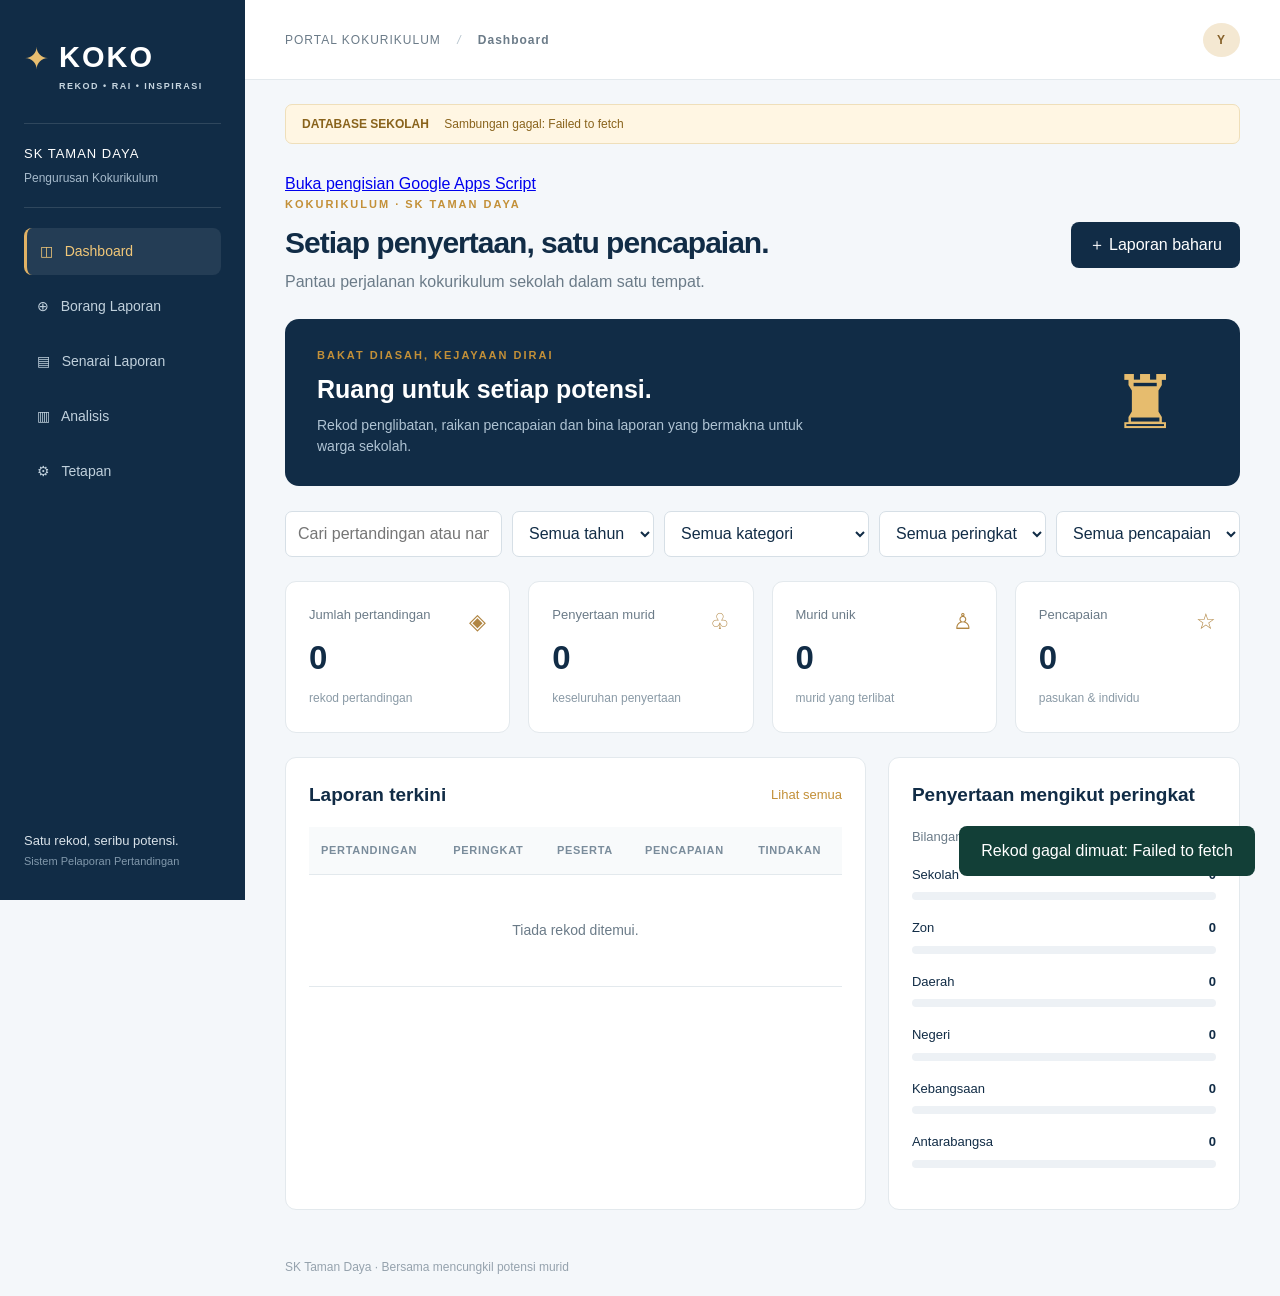
==== index.html @ a5001e3c "Add files via upload" ====
<!doctype html><html lang="ms"><meta charset="UTF-8"><meta name="viewport" content="width=device-width,initial-scale=1"><title>KOKO | SK Taman Daya</title><link rel="stylesheet" href="styles.css"><body><aside><a class="brand" href="#dashboard">✦ <b>KOKO<span>REKOD • RAI • INSPIRASI</span></b></a><div class="school">SK TAMAN DAYA<small>Pengurusan Kokurikulum</small></div><nav><button data-page="dashboard">◫ &nbsp; Dashboard</button><button data-page="form">⊕ &nbsp; Borang Laporan</button><button data-page="records">▤ &nbsp; Senarai Laporan</button><button data-page="analysis">▥ &nbsp; Analisis</button><button data-page="settings">⚙ &nbsp; Tetapan</button></nav><div class="sidefoot">Satu rekod, seribu potensi.<br><small>Sistem Pelaporan Pertandingan</small></div></aside><main><header><span>PORTAL KOKURIKULUM <i>/</i> <b id="crumb">Dashboard</b></span><span class="avatar">Y</span></header><div id="notice">DATABASE SEKOLAH <span id="connection-text">Memuatkan rekod Google Sheet…</span></div><section id="content"></section><footer>SK Taman Daya · Bersama mencungkil potensi murid</footer></main><dialog id="detail"></dialog><div id="toast" role="status"></div><script src="config.js"></script><script src="app.js"></script></body></html>
---- styles.css ----
:root{--navy:#112c46;--gold:#c39038;--muted:#6b7b88;--line:#e3e9ed}*{box-sizing:border-box}body{margin:0;background:#f4f7fa;color:var(--navy);font:16px/1.5 'Segoe UI',Arial,sans-serif}button,input,select,textarea{font:inherit}button,a,input,select,textarea{outline-offset:4px}button{cursor:pointer;border:0;border-radius:8px;padding:11px 18px;background:var(--navy);color:white}button:hover{filter:brightness(1.12)}button.secondary{background:white;border:1px solid #cbd5df;color:var(--navy)}aside{position:fixed;width:245px;inset:0 auto 0 0;background:var(--navy);color:white;padding:36px 24px}.brand{display:flex;gap:10px;font-size:30px;color:#e8be70;text-decoration:none}.brand b{color:white;font-size:29px;letter-spacing:2px}.brand span{display:block;font-size:9px;letter-spacing:1.5px;color:#c6d5df}.school{border-block:1px solid #ffffff20;margin:30px 0 20px;padding:20px 0;font-size:13px;letter-spacing:1px}.school small{display:block;color:#a6bacb;letter-spacing:0;font-size:12px;margin-top:5px}nav button{display:block;width:100%;text-align:left;background:none;color:#c0d0dc;margin:8px 0;padding:13px;font-size:14px}nav button.active{background:#ffffff14;color:#f1c778;border-left:3px solid #e1b265}.sidefoot{position:absolute;bottom:30px;font-size:13px;color:#d9e2e9}.sidefoot small{color:#8299ac;font-size:11px}main{margin-left:245px}header{height:80px;background:white;border-bottom:1px solid var(--line);display:flex;align-items:center;justify-content:space-between;padding:0 40px;font-size:12px;letter-spacing:1px;color:var(--muted)}header i{margin:0 12px;color:#b5c3cd}.avatar{background:#f4e8d2;color:#86612a;border-radius:50%;padding:8px 14px;font-weight:bold}#notice{margin:24px 40px 0;padding:10px 16px;background:#fff6e3;color:#89631c;border:1px solid #efdfba;border-radius:7px;font-size:12px;font-weight:700}#notice span{font-weight:400;margin-left:12px}section{padding:28px 40px}.heading{display:flex;align-items:center;justify-content:space-between;gap:16px;margin-bottom:25px}h1{font-size:30px;margin:0;letter-spacing:-1px}h2{font-size:19px;margin:0 0 18px}h3{font-size:16px}p{color:var(--muted);margin:5px 0 0}.eyebrow{font-size:11px;letter-spacing:2px;color:var(--gold);font-weight:bold;margin-bottom:7px}.hero{background:var(--navy);color:white;border-radius:14px;padding:28px 32px;display:flex;justify-content:space-between;align-items:center;margin-bottom:25px;overflow:hidden}.hero p{color:#afc3d3;max-width:510px;font-size:14px}.hero h2{font-size:25px;margin:7px 0}.hero .trophy{font-size:74px;color:#e6bc6e;padding:0 30px}.stats{display:grid;grid-template-columns:repeat(4,1fr);gap:18px;margin:24px 0}.card{background:white;border:1px solid var(--line);border-radius:11px;padding:23px}.stat small{display:block;color:var(--muted);font-size:13px}.stat strong{display:block;font-size:33px;margin:9px 0 2px}.stat em{font-style:normal;color:#8a9aa6;font-size:12px}.stat .icon{float:right;color:#b18643;font-size:22px}.columns{display:grid;grid-template-columns:1.65fr 1fr;gap:22px}.rowtitle{display:flex;justify-content:space-between;align-items:center;margin-bottom:18px}.rowtitle h2{margin:0}.textbtn{background:none;color:var(--gold);padding:0;font-size:13px}.tablewrap{overflow:auto}table{width:100%;border-collapse:collapse;font-size:14px;text-align:left}th{font-size:11px;text-transform:uppercase;letter-spacing:.7px;color:#7a8c9b;background:#f8fafb}th,td{padding:15px 12px;border-bottom:1px solid var(--line)}td small{display:block;color:var(--muted);font-size:12px}.badge{display:inline-block;background:#eaf3f1;color:#3e7d6d;border-radius:5px;padding:4px 9px;font-size:11px;white-space:nowrap}.badge.gold{background:#fcf2dd;color:#97702e}.barrow{margin:18px 0;font-size:13px}.barrow div{display:flex;justify-content:space-between}.bar{height:8px;background:#edf1f5;border-radius:4px;margin-top:8px;overflow:hidden}.bar b{display:block;height:100%;background:#c59c54;border-radius:4px}.filters{display:flex;gap:10px;flex-wrap:wrap;margin-bottom:22px}.filters input{flex:1;min-width:180px}input,select,textarea{border:1px solid #d6dfe6;background:white;border-radius:7px;padding:10px 12px;color:var(--navy);max-width:100%}textarea{width:100%;min-height:95px}label{display:block;font-size:14px;margin-bottom:15px}label input,label select{display:block;width:100%;margin-top:7px}.grid{display:grid;grid-template-columns:1fr 1fr;gap:0 22px}.formblock{margin-bottom:20px}.actions{display:flex;gap:8px;flex-wrap:wrap}.actions button{font-size:13px;padding:8px 12px}td input,td select{width:130px;font-size:13px}td input.name{width:210px}.empty{padding:45px;text-align:center;color:var(--muted)}footer{padding:20px 40px;font-size:12px;color:#95a2ad}dialog{border:0;border-radius:12px;padding:30px;max-width:900px;width:92%;max-height:90vh;overflow:auto}dialog::backdrop{background:#112c4688}#toast{position:fixed;bottom:24px;right:25px;background:#123f37;color:white;padding:13px 22px;border-radius:8px;display:none;z-index:100}figure{display:inline-block;width:30%;vertical-align:top;margin:1%}figure img{width:100%;height:150px;object-fit:cover}figcaption{font-size:12px}.help{font-size:13px;color:var(--muted);margin:15px 0}.goldbutton{background:#d4ae68;color:#172d42}@media(max-width:1050px){aside{width:200px;padding:25px 15px}main{margin-left:200px}section{padding:25px}.stats{grid-template-columns:repeat(2,1fr)}.columns{grid-template-columns:1fr}#notice{margin:20px 25px 0}header{padding:0 25px}}@media(max-width:650px){aside{position:static;width:100%;padding:15px}.school,.sidefoot{display:none}.brand{font-size:20px}.brand b{font-size:22px}nav{display:flex;overflow:auto;margin-top:10px}nav button{white-space:nowrap;width:auto;font-size:12px;padding:9px}main{margin:0}header{height:55px;font-size:10px}section{padding:20px 15px}#notice{margin:15px;font-size:11px}#notice span{display:block;margin:4px 0}.heading{align-items:flex-start}h1{font-size:25px}.hero{padding:22px}.hero .trophy{display:none}.hero h2{font-size:21px}.stats{gap:10px}.card{padding:16px}.grid{grid-template-columns:1fr}.heading button{font-size:12px}.stat strong{font-size:28px}}@media print{body>*{display:none!important}body>dialog[open]{display:block!important;position:static;width:100%;max-width:none;max-height:none;overflow:visible;padding:0;color:black}dialog .actions{display:none}dialog p{color:#333}tr,figure{break-inside:avoid}thead{display:table-header-group}@page{size:A4;margin:15mm}}
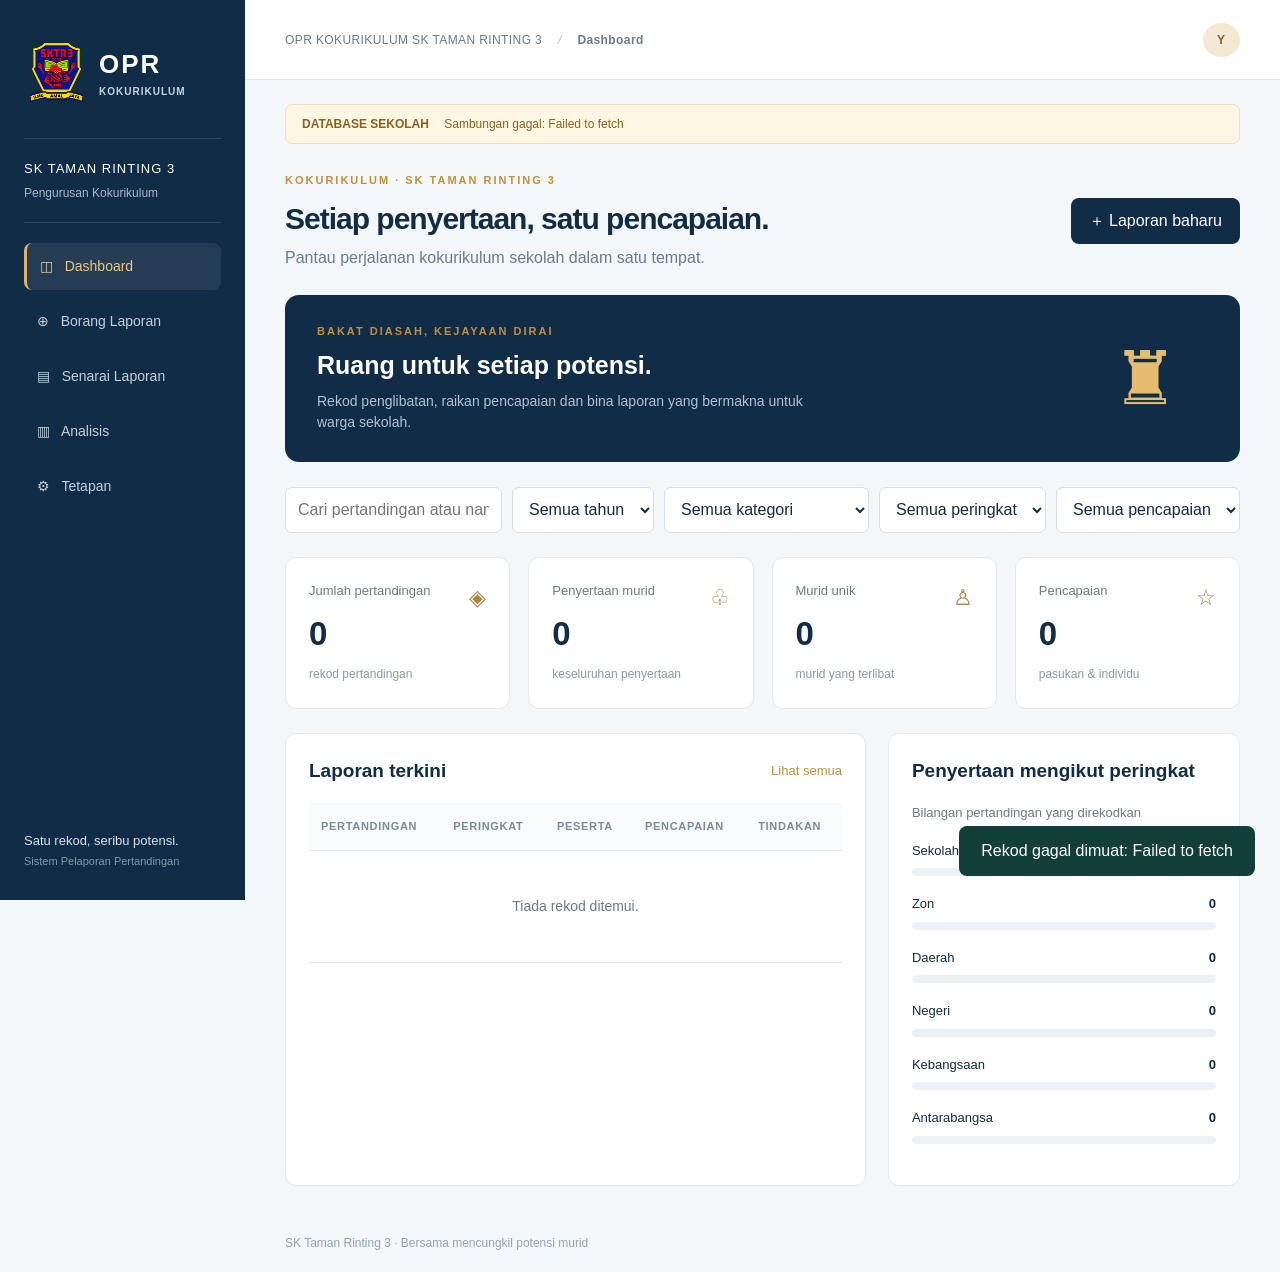
==== commit fa349927: "Add files via upload" ====
--- a/index.html
+++ b/index.html
@@ -1 +1 @@
-<!doctype html><html lang="ms"><meta charset="UTF-8"><meta name="viewport" content="width=device-width,initial-scale=1"><title>KOKO | SK Taman Daya</title><link rel="stylesheet" href="styles.css"><body><aside><a class="brand" href="#dashboard">✦ <b>KOKO<span>REKOD • RAI • INSPIRASI</span></b></a><div class="school">SK TAMAN DAYA<small>Pengurusan Kokurikulum</small></div><nav><button data-page="dashboard">◫ &nbsp; Dashboard</button><button data-page="form">⊕ &nbsp; Borang Laporan</button><button data-page="records">▤ &nbsp; Senarai Laporan</button><button data-page="analysis">▥ &nbsp; Analisis</button><button data-page="settings">⚙ &nbsp; Tetapan</button></nav><div class="sidefoot">Satu rekod, seribu potensi.<br><small>Sistem Pelaporan Pertandingan</small></div></aside><main><header><span>PORTAL KOKURIKULUM <i>/</i> <b id="crumb">Dashboard</b></span><span class="avatar">Y</span></header><div id="notice">DATABASE SEKOLAH <span id="connection-text">Memuatkan rekod Google Sheet…</span></div><section id="content"></section><footer>SK Taman Daya · Bersama mencungkil potensi murid</footer></main><dialog id="detail"></dialog><div id="toast" role="status"></div><script src="config.js"></script><script src="app.js"></script></body></html>
+<!doctype html><html lang="ms"><meta charset="UTF-8"><meta name="viewport" content="width=device-width,initial-scale=1"><title>OPR KOKURIKULUM SK TAMAN RINTING 3</title><link rel="icon" href="assets/lencana.png"><link rel="stylesheet" href="styles.css?v=5"><body><aside><a class="brand" href="#dashboard"><img class="school-badge" src="assets/lencana.png" alt="Lencana SK Taman Rinting 3"><b>OPR<span>KOKURIKULUM</span></b></a><div class="school">SK TAMAN RINTING 3<small>Pengurusan Kokurikulum</small></div><nav><button data-page="dashboard">◫ &nbsp; Dashboard</button><button data-page="form">⊕ &nbsp; Borang Laporan</button><button data-page="records">▤ &nbsp; Senarai Laporan</button><button data-page="analysis">▥ &nbsp; Analisis</button><button data-page="settings">⚙ &nbsp; Tetapan</button></nav><div class="sidefoot">Satu rekod, seribu potensi.<br><small>Sistem Pelaporan Pertandingan</small></div></aside><main><header><span>OPR KOKURIKULUM SK TAMAN RINTING 3 <i>/</i> <b id="crumb">Dashboard</b></span><span class="avatar">Y</span></header><div id="notice">DATABASE SEKOLAH <span id="connection-text">Memuatkan rekod Google Sheet…</span></div><section id="content"></section><footer>SK Taman Rinting 3 · Bersama mencungkil potensi murid</footer></main><dialog id="detail"></dialog><div id="toast" role="status"></div><script src="config.js?v=5"></script><script src="app.js?v=5"></script></body></html>
--- a/styles.css
+++ b/styles.css
@@ -1 +1,5 @@
 :root{--navy:#112c46;--gold:#c39038;--muted:#6b7b88;--line:#e3e9ed}*{box-sizing:border-box}body{margin:0;background:#f4f7fa;color:var(--navy);font:16px/1.5 'Segoe UI',Arial,sans-serif}button,input,select,textarea{font:inherit}button,a,input,select,textarea{outline-offset:4px}button{cursor:pointer;border:0;border-radius:8px;padding:11px 18px;background:var(--navy);color:white}button:hover{filter:brightness(1.12)}button.secondary{background:white;border:1px solid #cbd5df;color:var(--navy)}aside{position:fixed;width:245px;inset:0 auto 0 0;background:var(--navy);color:white;padding:36px 24px}.brand{display:flex;gap:10px;font-size:30px;color:#e8be70;text-decoration:none}.brand b{color:white;font-size:29px;letter-spacing:2px}.brand span{display:block;font-size:9px;letter-spacing:1.5px;color:#c6d5df}.school{border-block:1px solid #ffffff20;margin:30px 0 20px;padding:20px 0;font-size:13px;letter-spacing:1px}.school small{display:block;color:#a6bacb;letter-spacing:0;font-size:12px;margin-top:5px}nav button{display:block;width:100%;text-align:left;background:none;color:#c0d0dc;margin:8px 0;padding:13px;font-size:14px}nav button.active{background:#ffffff14;color:#f1c778;border-left:3px solid #e1b265}.sidefoot{position:absolute;bottom:30px;font-size:13px;color:#d9e2e9}.sidefoot small{color:#8299ac;font-size:11px}main{margin-left:245px}header{height:80px;background:white;border-bottom:1px solid var(--line);display:flex;align-items:center;justify-content:space-between;padding:0 40px;font-size:12px;letter-spacing:1px;color:var(--muted)}header i{margin:0 12px;color:#b5c3cd}.avatar{background:#f4e8d2;color:#86612a;border-radius:50%;padding:8px 14px;font-weight:bold}#notice{margin:24px 40px 0;padding:10px 16px;background:#fff6e3;color:#89631c;border:1px solid #efdfba;border-radius:7px;font-size:12px;font-weight:700}#notice span{font-weight:400;margin-left:12px}section{padding:28px 40px}.heading{display:flex;align-items:center;justify-content:space-between;gap:16px;margin-bottom:25px}h1{font-size:30px;margin:0;letter-spacing:-1px}h2{font-size:19px;margin:0 0 18px}h3{font-size:16px}p{color:var(--muted);margin:5px 0 0}.eyebrow{font-size:11px;letter-spacing:2px;color:var(--gold);font-weight:bold;margin-bottom:7px}.hero{background:var(--navy);color:white;border-radius:14px;padding:28px 32px;display:flex;justify-content:space-between;align-items:center;margin-bottom:25px;overflow:hidden}.hero p{color:#afc3d3;max-width:510px;font-size:14px}.hero h2{font-size:25px;margin:7px 0}.hero .trophy{font-size:74px;color:#e6bc6e;padding:0 30px}.stats{display:grid;grid-template-columns:repeat(4,1fr);gap:18px;margin:24px 0}.card{background:white;border:1px solid var(--line);border-radius:11px;padding:23px}.stat small{display:block;color:var(--muted);font-size:13px}.stat strong{display:block;font-size:33px;margin:9px 0 2px}.stat em{font-style:normal;color:#8a9aa6;font-size:12px}.stat .icon{float:right;color:#b18643;font-size:22px}.columns{display:grid;grid-template-columns:1.65fr 1fr;gap:22px}.rowtitle{display:flex;justify-content:space-between;align-items:center;margin-bottom:18px}.rowtitle h2{margin:0}.textbtn{background:none;color:var(--gold);padding:0;font-size:13px}.tablewrap{overflow:auto}table{width:100%;border-collapse:collapse;font-size:14px;text-align:left}th{font-size:11px;text-transform:uppercase;letter-spacing:.7px;color:#7a8c9b;background:#f8fafb}th,td{padding:15px 12px;border-bottom:1px solid var(--line)}td small{display:block;color:var(--muted);font-size:12px}.badge{display:inline-block;background:#eaf3f1;color:#3e7d6d;border-radius:5px;padding:4px 9px;font-size:11px;white-space:nowrap}.badge.gold{background:#fcf2dd;color:#97702e}.barrow{margin:18px 0;font-size:13px}.barrow div{display:flex;justify-content:space-between}.bar{height:8px;background:#edf1f5;border-radius:4px;margin-top:8px;overflow:hidden}.bar b{display:block;height:100%;background:#c59c54;border-radius:4px}.filters{display:flex;gap:10px;flex-wrap:wrap;margin-bottom:22px}.filters input{flex:1;min-width:180px}input,select,textarea{border:1px solid #d6dfe6;background:white;border-radius:7px;padding:10px 12px;color:var(--navy);max-width:100%}textarea{width:100%;min-height:95px}label{display:block;font-size:14px;margin-bottom:15px}label input,label select{display:block;width:100%;margin-top:7px}.grid{display:grid;grid-template-columns:1fr 1fr;gap:0 22px}.formblock{margin-bottom:20px}.actions{display:flex;gap:8px;flex-wrap:wrap}.actions button{font-size:13px;padding:8px 12px}td input,td select{width:130px;font-size:13px}td input.name{width:210px}.empty{padding:45px;text-align:center;color:var(--muted)}footer{padding:20px 40px;font-size:12px;color:#95a2ad}dialog{border:0;border-radius:12px;padding:30px;max-width:900px;width:92%;max-height:90vh;overflow:auto}dialog::backdrop{background:#112c4688}#toast{position:fixed;bottom:24px;right:25px;background:#123f37;color:white;padding:13px 22px;border-radius:8px;display:none;z-index:100}figure{display:inline-block;width:30%;vertical-align:top;margin:1%}figure img{width:100%;height:150px;object-fit:cover}figcaption{font-size:12px}.help{font-size:13px;color:var(--muted);margin:15px 0}.goldbutton{background:#d4ae68;color:#172d42}@media(max-width:1050px){aside{width:200px;padding:25px 15px}main{margin-left:200px}section{padding:25px}.stats{grid-template-columns:repeat(2,1fr)}.columns{grid-template-columns:1fr}#notice{margin:20px 25px 0}header{padding:0 25px}}@media(max-width:650px){aside{position:static;width:100%;padding:15px}.school,.sidefoot{display:none}.brand{font-size:20px}.brand b{font-size:22px}nav{display:flex;overflow:auto;margin-top:10px}nav button{white-space:nowrap;width:auto;font-size:12px;padding:9px}main{margin:0}header{height:55px;font-size:10px}section{padding:20px 15px}#notice{margin:15px;font-size:11px}#notice span{display:block;margin:4px 0}.heading{align-items:flex-start}h1{font-size:25px}.hero{padding:22px}.hero .trophy{display:none}.hero h2{font-size:21px}.stats{gap:10px}.card{padding:16px}.grid{grid-template-columns:1fr}.heading button{font-size:12px}.stat strong{font-size:28px}}@media print{body>*{display:none!important}body>dialog[open]{display:block!important;position:static;width:100%;max-width:none;max-height:none;overflow:visible;padding:0;color:black}dialog .actions{display:none}dialog p{color:#333}tr,figure{break-inside:avoid}thead{display:table-header-group}@page{size:A4;margin:15mm}}
+
+.google-bridge{position:fixed;width:1px;height:1px;left:0;bottom:0;opacity:.01;border:0;pointer-events:none}.actions a{display:inline-block;color:#112c46;padding:8px 12px;border:1px solid #cbd5df;border-radius:8px;font-size:13px;text-decoration:none}
+
+.school-badge{width:65px;height:72px;object-fit:contain;flex-shrink:0}.brand{align-items:center;gap:10px}.brand b{font-size:26px}.brand span{font-size:10px;letter-spacing:1px}header>span:first-child{letter-spacing:.4px}@media(max-width:650px){.school-badge{width:45px;height:50px}header>span:first-child{font-size:10px}.brand b{font-size:23px}}
